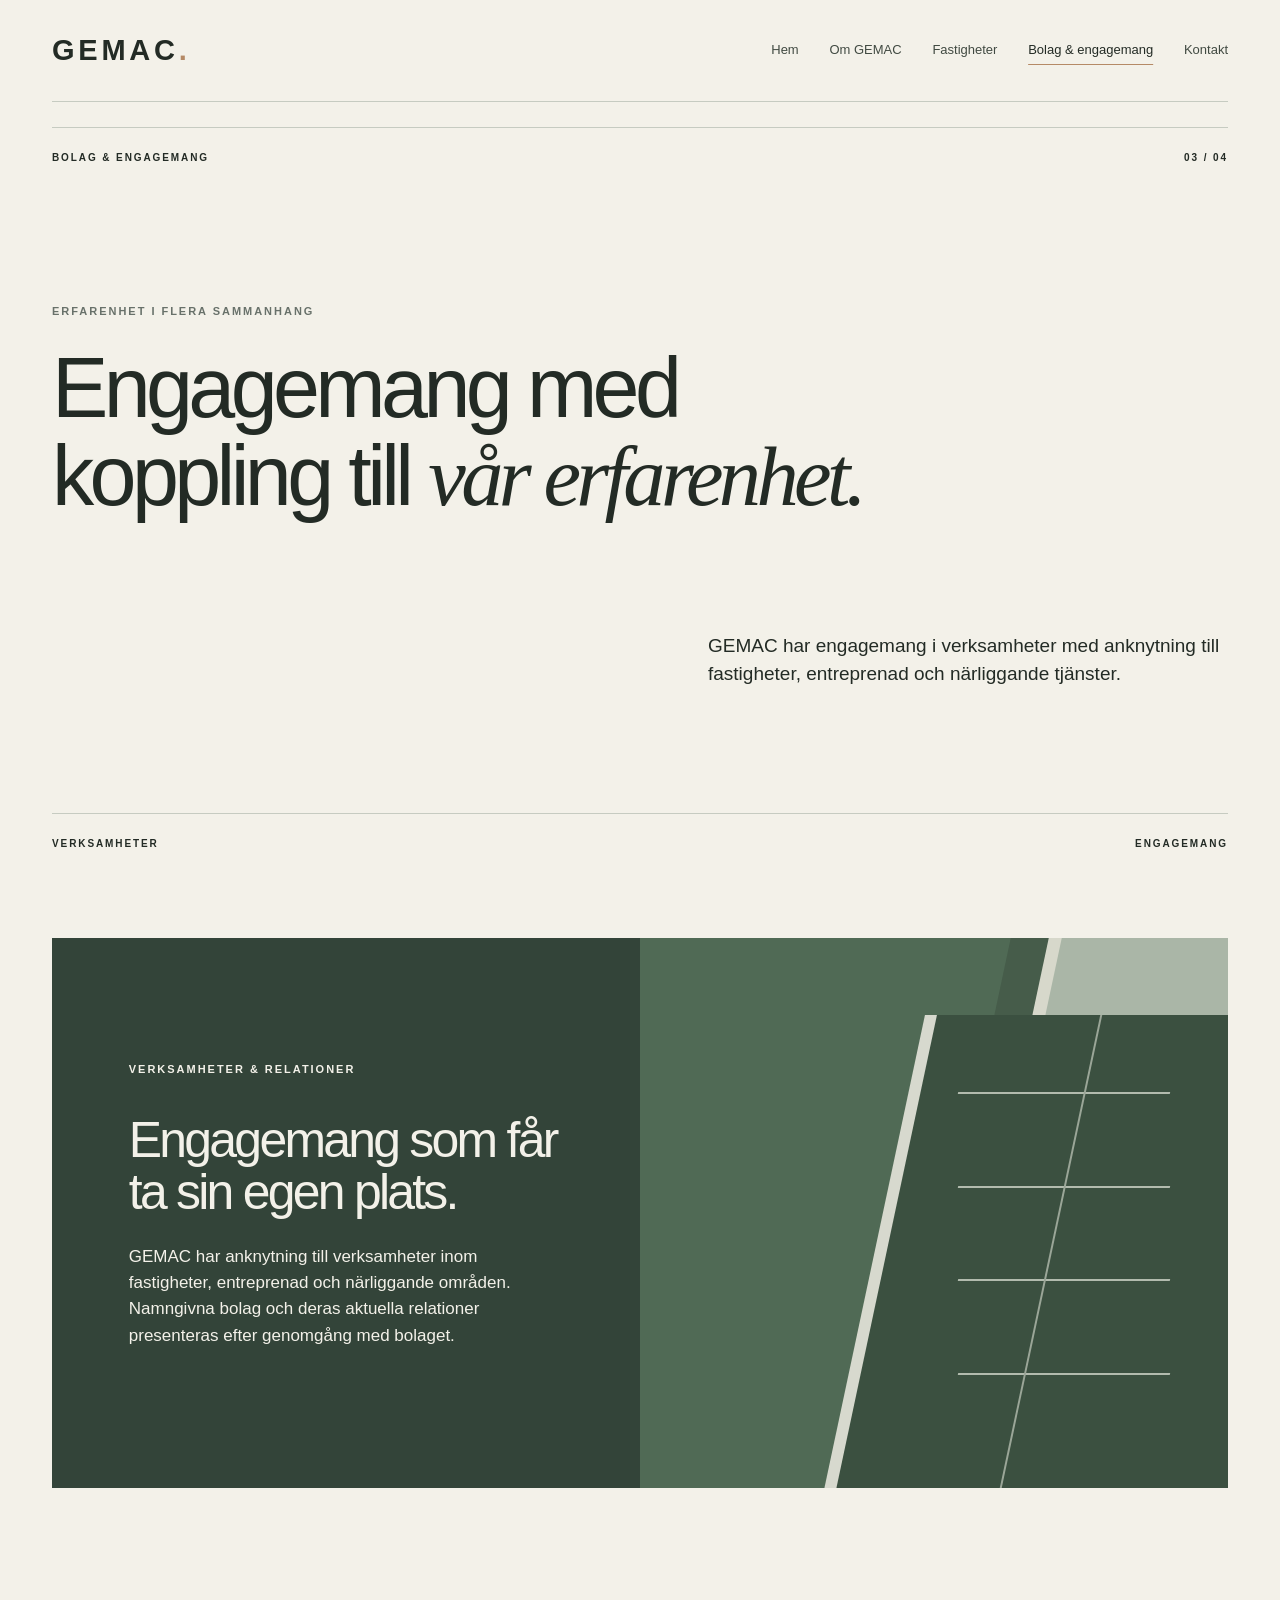
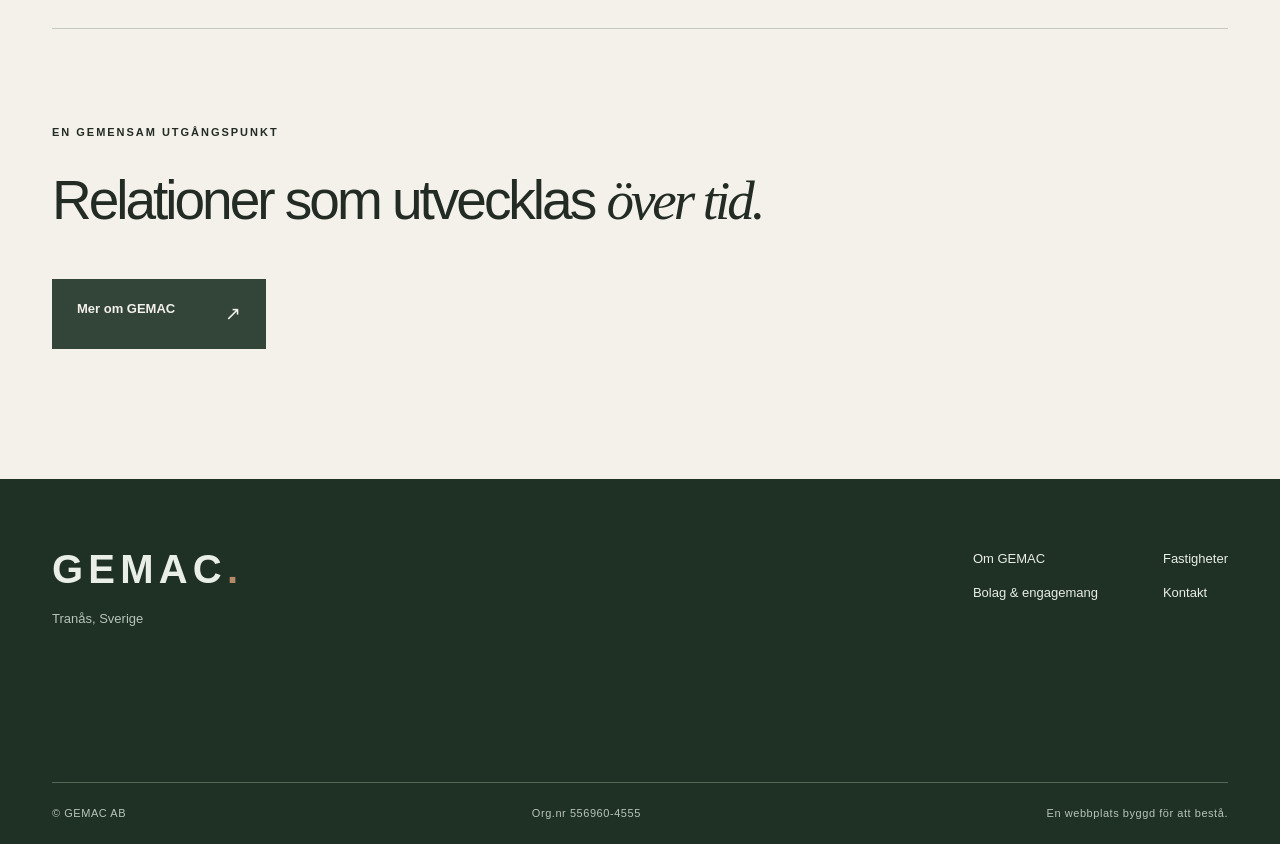
==== bolag.html @ 6af580e3 "Deploy GEMAC review site from approved build output" ====
<!doctype html>
<html lang="sv"><head>
  <meta charset="utf-8"><meta name="viewport" content="width=device-width, initial-scale=1">
  <meta name="theme-color" content="#f3f1e9"><meta name="robots" content="noindex, nofollow">
  <title>Bolag &amp; engagemang | GEMAC</title><meta name="description" content="Läs om GEMAC:s engagemang inom fastigheter, entreprenad och närliggande verksamheter.">
  <meta property="og:type" content="website"><meta property="og:locale" content="sv_SE">
  <meta property="og:site_name" content="GEMAC"><meta property="og:title" content="Bolag &amp; engagemang | GEMAC">
  <meta property="og:description" content="Läs om GEMAC:s engagemang inom fastigheter, entreprenad och närliggande verksamheter."><meta property="og:url" content="https://gemac.se/bolag.html"><link rel="canonical" href="https://gemac.se/bolag.html">
  <link rel="icon" href="assets/favicon.svg" type="image/svg+xml">
  <link rel="stylesheet" href="assets/site.css">
</head><body>
  <a class="skip-link" href="#main">Hoppa till innehåll</a>
  <header class="site-header"><div class="container site-header__inner"><a class="wordmark" href="index.html" aria-label="GEMAC – startsida">GEMAC<span aria-hidden="true">.</span></a>
    <nav class="desktop-nav" aria-label="Huvudnavigation"><a href="index.html">Hem</a><a href="om.html">Om GEMAC</a><a href="fastigheter.html">Fastigheter</a><a href="bolag.html" aria-current="page">Bolag &amp; engagemang</a><a href="kontakt.html">Kontakt</a></nav>
    <button class="menu-toggle" type="button" aria-label="Öppna menyn" aria-controls="mobile-nav" aria-expanded="false"><span></span><span></span></button>
  </div><nav class="mobile-nav" id="mobile-nav" aria-label="Mobilnavigation" hidden><a href="index.html">Hem</a><a href="om.html">Om GEMAC</a><a href="fastigheter.html">Fastigheter</a><a href="bolag.html" aria-current="page">Bolag &amp; engagemang</a><a href="kontakt.html">Kontakt</a></nav></header>
  <main id="main"><section class="page-hero container"><div class="section-mark"><span>BOLAG &amp; ENGAGEMANG</span><span>03 / 04</span></div>
          <p class="eyebrow">Erfarenhet i flera sammanhang</p><h1>Engagemang med<br>koppling till <em>vår erfarenhet.</em></h1>
          <div class="page-hero__under"><p>GEMAC har engagemang i verksamheter med anknytning till fastigheter, entreprenad och närliggande tjänster.</p></div></section>
          <section class="content-section container"><div class="section-mark"><span>VERKSAMHETER</span><span>ENGAGEMANG</span></div><div class="editorial-empty editorial-empty--company">
          <div class="editorial-empty__text"><p class="eyebrow">Verksamheter & relationer</p>
          <h2>Engagemang som får ta sin egen plats.</h2>
          <p>GEMAC har anknytning till verksamheter inom fastigheter, entreprenad och närliggande områden. Namngivna bolag och deras aktuella relationer presenteras efter genomgång med bolaget.</p></div>
          <div class="editorial-empty__visual"><div class="architecture architecture--grid" aria-hidden="true"><i></i><i></i><i></i><i></i><span></span></div></div></div></section>
          <section class="end-cta container"><p class="eyebrow">EN GEMENSAM UTGÅNGSPUNKT</p><h2>Relationer som utvecklas <em>över tid.</em></h2><a class="button-link" href="om.html"><span>Mer om GEMAC</span><span aria-hidden="true">↗</span></a></section></main>
  <footer class="site-footer"><div class="container"><div class="site-footer__top"><div><a class="wordmark wordmark--footer" href="index.html">GEMAC<span aria-hidden="true">.</span></a><p>Tranås, Sverige</p></div><nav aria-label="Sidfotsnavigation"><a href="om.html">Om GEMAC</a><a href="fastigheter.html">Fastigheter</a><a href="bolag.html">Bolag &amp; engagemang</a><a href="kontakt.html">Kontakt</a></nav></div>
    <div class="site-footer__bottom"><span>© GEMAC AB</span><span>Org.nr 556960-4555</span><span>En webbplats byggd för att bestå.</span></div></div></footer>
  <script src="assets/site.js" defer></script>
</body></html>
---- assets/site.css ----
:root{--paper:#f3f1e9;--paper2:#e9e8df;--ink:#232b25;--muted:#68716a;--olive:#334439;--sage:#cad1c5;--line:#c6cbc1;--accent:#b58a66;--max:1480px}
*{box-sizing:border-box}html{scroll-behavior:smooth}body{margin:0;background:var(--paper);color:var(--ink);font-family:Arial,Helvetica,sans-serif;font-weight:400;line-height:1.55;-webkit-font-smoothing:antialiased}body,button{font-size:16px}a{color:inherit}button{font:inherit}.container{width:min(calc(100% - 104px),var(--max));margin-inline:auto}.skip-link{position:absolute;top:-100px;left:20px;background:var(--ink);color:white;padding:12px 18px;z-index:99}.skip-link:focus{top:12px}:focus-visible{outline:2px solid var(--accent);outline-offset:5px}
.site-header{position:relative;z-index:10;background:var(--paper)}.site-header__inner{height:102px;display:flex;align-items:center;justify-content:space-between;border-bottom:1px solid var(--line)}.wordmark{text-decoration:none;font-size:29px;letter-spacing:.13em;font-weight:700;line-height:1}.wordmark span{color:var(--accent)}.desktop-nav{display:flex;gap:clamp(18px,2.4vw,40px);align-items:center}.desktop-nav a{text-decoration:none;font-size:13px;white-space:nowrap;color:#414a42}.desktop-nav a:hover,.desktop-nav a[aria-current=page]{color:var(--ink);text-decoration:underline;text-decoration-color:var(--accent);text-underline-offset:10px}.menu-toggle,.mobile-nav{display:none}
.section-mark{display:flex;align-items:center;justify-content:space-between;gap:20px;padding:22px 0;border-top:1px solid var(--line);font-size:10px;font-weight:700;letter-spacing:.19em;text-transform:uppercase}.eyebrow{font-size:11px;font-weight:700;letter-spacing:.18em;text-transform:uppercase}.hero{display:grid;grid-template-columns:1.15fr .85fr;min-height:730px;padding-top:20px;padding-bottom:70px;gap:38px}.hero__intro{display:flex;flex-direction:column}.hero__top{margin-bottom:auto}.hero__intro>.eyebrow{margin:42px 0 26px;color:var(--muted)}h1,h2,p{margin-top:0}h1,h2{font-weight:400;letter-spacing:-.055em;line-height:1.05}h1{font-size:clamp(58px,6.6vw,120px)}h2{font-size:clamp(38px,4.3vw,78px)}h1 em,h2 em{font-family:Georgia,'Times New Roman',serif;font-weight:400;letter-spacing:-.055em}.hero h1{margin:0 0 auto;max-width:1020px}.hero__bottom{display:flex;align-items:end;gap:30px;justify-content:space-between;padding-top:45px}.hero__bottom p{font-size:17px;max-width:400px;margin-bottom:0}.hero__art{padding-top:0;min-height:600px}.text-link{display:inline-flex;gap:24px;align-items:center;justify-content:space-between;min-width:215px;padding:12px 0;border-bottom:1px solid currentColor;text-decoration:none;font-size:13px;font-weight:700;white-space:nowrap}.text-link span:last-child{font-size:21px;font-weight:400;transition:transform .2s}.text-link:hover span:last-child{transform:translate(4px,-4px)}
.architecture{height:100%;min-height:420px;position:relative;overflow:hidden;background:#b6beb2;background-image:linear-gradient(145deg,#c6cbc1,#9ca99d 78%)}.architecture::before{content:"";position:absolute;inset:-20% 45% 0 -15%;transform:skewX(-12deg);background:#d4d6cb;box-shadow:38px 0 0 #465c4a,51px 0 0 #d7d8cb}.architecture::after{content:"";position:absolute;inset:14% -16% -20% 40%;transform:skewX(-12deg);background:#3b5040;box-shadow:-12px 0 0 #d7d9ce}.architecture i{position:absolute;z-index:2;right:10%;width:36%;height:2px;background:rgba(235,237,226,.68);transform:skewX(-12deg)}.architecture i:nth-child(1){top:28%}.architecture i:nth-child(2){top:45%}.architecture i:nth-child(3){top:62%}.architecture i:nth-child(4){top:79%}.architecture span{position:absolute;z-index:3;top:14%;bottom:0;right:30%;width:2px;background:#9ba698;transform:skewX(-12deg)}.architecture--wide{min-height:510px}.architecture--plan{min-height:550px;background:#d1d4ca}.architecture--plan::before{inset:8% 52% -10% -20%;background:#778e7c}.architecture--plan::after{inset:-15% -10% 25% 40%;background:#384f3f}.architecture--grid{background:#acb9ab}.architecture--grid::before{background:#506a55}.architecture--card{min-height:300px}.architecture--contact{min-height:320px}
.statement{display:grid;grid-template-columns:1fr 3fr;gap:30px;padding:50px 0 130px}.statement__index{color:var(--muted);font-size:11px;letter-spacing:.2em}.statement p{font-family:Georgia,serif;font-size:clamp(26px,3.1vw,50px);line-height:1.27;letter-spacing:-.04em;max-width:940px}.statement__rule{grid-column:2;height:1px;background:var(--line)}.feature{padding-top:50px;padding-bottom:150px}.feature .section-mark{margin-bottom:90px}.feature__grid{display:grid;grid-template-columns:1.5fr .5fr;gap:60px;align-items:end}.feature__grid h2{margin:0}.feature__grid p{max-width:360px;font-size:17px;margin-bottom:50px}.feature--olive{background:var(--olive);color:var(--paper);width:100%;padding:50px 0 150px}.feature--olive .section-mark{border-color:#718176}.end-cta{border-top:1px solid var(--line);padding-top:95px;padding-bottom:130px}.end-cta h2{max-width:1050px;margin:30px 0 50px}.button-link{display:inline-flex;min-width:190px;justify-content:space-between;gap:50px;text-decoration:none;color:var(--paper);background:var(--olive);padding:20px 25px;font-size:13px;font-weight:700}.button-link:hover{background:#172b1d}.button-link span:last-child{font-size:19px;font-weight:400}
.page-hero{padding-top:25px;padding-bottom:105px}.page-hero .section-mark{margin-bottom:115px}.page-hero .eyebrow{color:var(--muted);margin-bottom:24px}.page-hero h1{max-width:1220px;margin-bottom:110px}.page-hero__under{display:flex;justify-content:flex-end}.page-hero__under p{width:min(100%,520px);font-size:19px;line-height:1.5}.wide-panel{height:570px;position:relative}.wide-panel .architecture{min-height:100%}.wide-panel>span{position:absolute;bottom:32px;left:32px;font-size:11px;color:white;letter-spacing:.15em;text-transform:uppercase;z-index:5}.text-section{padding:120px 0 150px}.text-section .section-mark{margin-bottom:100px}.text-section__grid{display:grid;grid-template-columns:1fr 1fr;gap:100px}.text-section__grid h2{margin-bottom:0}.text-section__grid p{font-size:18px;max-width:500px;margin-bottom:30px}.content-section{padding-bottom:140px}.content-section .section-mark{margin-bottom:65px}.editorial-empty{display:grid;grid-template-columns:1fr 1fr;min-height:550px;background:#e6e9df}.editorial-empty__visual{min-height:520px}.editorial-empty__text{display:flex;flex-direction:column;justify-content:center;padding:clamp(35px,6vw,100px)}.editorial-empty h2{font-size:clamp(36px,3.9vw,68px);margin:25px 0}.editorial-empty p:last-child{font-size:17px;max-width:440px}.editorial-empty--company{background:var(--olive);color:var(--paper)}.editorial-empty--company .architecture{background:#aab6a7}.object-grid,.company-grid{display:grid;grid-template-columns:repeat(2,minmax(0,1fr));gap:45px}.object-card__visual{height:390px;overflow:hidden}.object-card__visual img{display:block;width:100%;height:100%;object-fit:cover}.object-card__meta{display:flex;gap:25px;margin-top:22px;font-size:11px;text-transform:uppercase;letter-spacing:.16em;color:var(--muted)}.object-card h2,.company-card h2{font-size:clamp(31px,3vw,52px);margin:18px 0}.object-card p{max-width:500px;font-size:16px}.company-card{border-top:1px solid var(--line);padding:30px 0 60px;min-height:320px}.company-card p:not(.eyebrow){max-width:540px}.company-card__foot{display:flex;gap:25px;justify-content:space-between;align-items:end;margin-top:42px;font-size:12px}.company-card__foot .text-link{min-width:unset}.page-hero--contact{padding-bottom:75px}.page-hero--contact h1{margin-bottom:70px}.contact-layout{border-top:1px solid var(--line);display:grid;grid-template-columns:1fr 1fr;gap:100px;padding:90px 0 150px}.contact-layout h2{margin:25px 0}.contact-pending{margin-top:20px;padding-top:30px;border-top:1px solid var(--line);max-width:500px}.contact-pending__line{display:block;width:48px;height:2px;background:var(--accent);margin-bottom:65px}.contact-pending p{font-size:19px;max-width:390px}.contact-list{border-top:1px solid var(--line)}.contact-row{display:flex;flex-direction:column;gap:10px;border-bottom:1px solid var(--line);padding:25px 0}.contact-row span{font-size:11px;color:var(--muted);text-transform:uppercase;letter-spacing:.16em}.contact-row a,.contact-row strong{font-size:22px;font-weight:400;overflow-wrap:anywhere}.contact-lower{padding-bottom:130px}.contact-lower .architecture{height:360px}
.site-footer{background:#1f3025;color:#e9eee6;padding-top:70px}.site-footer__top{display:flex;justify-content:space-between;gap:50px;padding-bottom:140px}.wordmark--footer{font-size:40px}.site-footer__top p{color:#b8c4b9;margin-top:18px;font-size:13px}.site-footer nav{display:grid;grid-template-columns:repeat(2,auto);gap:14px 65px;align-content:start}.site-footer nav a{font-size:13px;text-decoration:none}.site-footer nav a:hover{text-decoration:underline}.site-footer__bottom{display:flex;justify-content:space-between;border-top:1px solid #536857;padding:22px 0;color:#b8c4b9;font-size:11px;letter-spacing:.05em}
@media(max-width:1100px){.desktop-nav{gap:14px}.desktop-nav a{font-size:12px}.hero{min-height:650px}.hero__art{min-height:520px}.hero__bottom{display:block}.hero__bottom .text-link{margin-top:25px}.feature__grid{grid-template-columns:1.1fr .9fr}.page-hero h1{font-size:clamp(54px,7vw,96px)}}
@media(max-width:760px){.container{width:min(calc(100% - 36px),var(--max))}.site-header__inner{height:76px}.wordmark{font-size:23px}.desktop-nav{display:none}.menu-toggle{display:flex;flex-direction:column;gap:6px;align-items:center;justify-content:center;width:44px;height:44px;border:0;background:transparent;cursor:pointer}.menu-toggle span{width:24px;height:1px;background:var(--ink)}.mobile-nav:not([hidden]){display:flex;flex-direction:column;gap:0;padding:10px 18px 26px;background:var(--paper);border-bottom:1px solid var(--line)}.mobile-nav a{padding:12px 0;text-decoration:none;border-bottom:1px solid var(--line);font-size:17px}.mobile-nav a[aria-current=page]{font-weight:700}.section-mark{font-size:9px;letter-spacing:.12em}.hero{display:flex;flex-direction:column;gap:35px;min-height:0;padding-bottom:45px}.hero__intro>.eyebrow{margin:48px 0 20px}.hero h1{font-size:clamp(49px,11vw,80px);margin-bottom:38px}.hero__bottom{padding-top:0}.hero__bottom p{font-size:16px}.hero__art{height:350px;min-height:0}.architecture{min-height:300px}.statement{padding:60px 0 100px;grid-template-columns:1fr;gap:20px}.statement p{font-size:33px}.statement__rule{grid-column:1}.feature,.feature--olive{padding-top:35px;padding-bottom:100px}.feature .section-mark{margin-bottom:55px}.feature__grid{grid-template-columns:1fr;gap:35px}.feature__grid h2{font-size:clamp(42px,9vw,68px)}.feature__grid p{margin-bottom:25px}.end-cta{padding-top:70px;padding-bottom:95px}.end-cta h2{font-size:clamp(43px,9vw,70px)}.page-hero{padding-top:12px;padding-bottom:55px}.page-hero .section-mark{margin-bottom:75px}.page-hero h1{font-size:clamp(46px,10vw,76px);margin-bottom:58px}.page-hero__under p{font-size:17px}.wide-panel{height:350px}.wide-panel .architecture{min-height:350px}.text-section{padding:75px 0 110px}.text-section .section-mark{margin-bottom:60px}.text-section__grid{grid-template-columns:1fr;gap:38px}.text-section__grid h2{font-size:44px}.text-section__grid p{font-size:16px}.content-section{padding-bottom:85px}.content-section .section-mark{margin-bottom:30px}.editorial-empty{grid-template-columns:1fr}.editorial-empty__visual{min-height:310px}.editorial-empty__visual .architecture{min-height:310px}.editorial-empty__text{padding:44px 28px 55px}.editorial-empty--company .editorial-empty__visual{order:-1}.object-grid,.company-grid{grid-template-columns:1fr;gap:35px}.object-card__visual{height:290px}.company-card{min-height:0;padding-bottom:40px}.contact-layout{grid-template-columns:1fr;gap:40px;padding:65px 0 100px}.contact-layout h2{font-size:49px}.contact-lower{padding-bottom:80px}.contact-lower .architecture{height:230px;min-height:230px}.site-footer{padding-top:60px}.site-footer__top{flex-direction:column;padding-bottom:75px}.site-footer nav{gap:15px 30px}.site-footer__bottom{display:grid;grid-template-columns:1fr 1fr;gap:12px}.site-footer__bottom span:last-child{grid-column:1/-1}}
@media(prefers-reduced-motion:reduce){html{scroll-behavior:auto}*,*::before,*::after{transition:none!important;animation:none!important}}
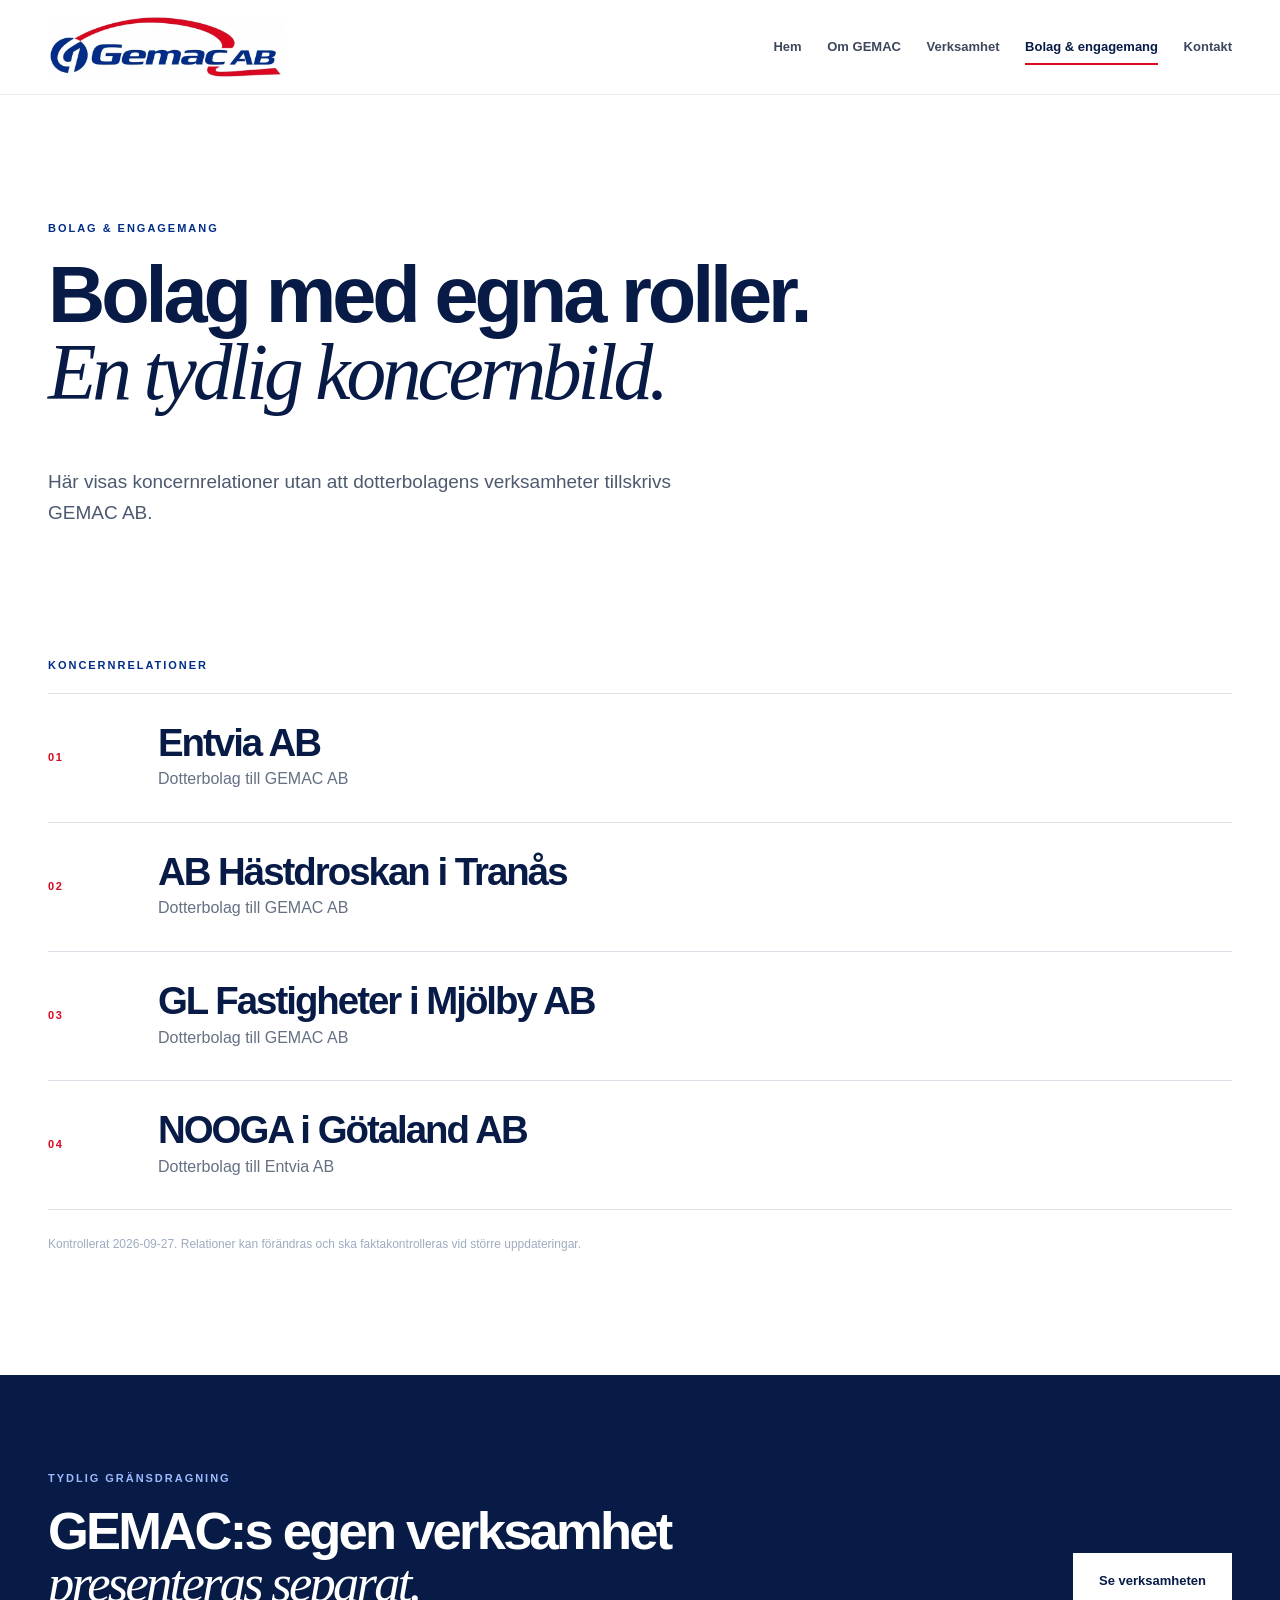
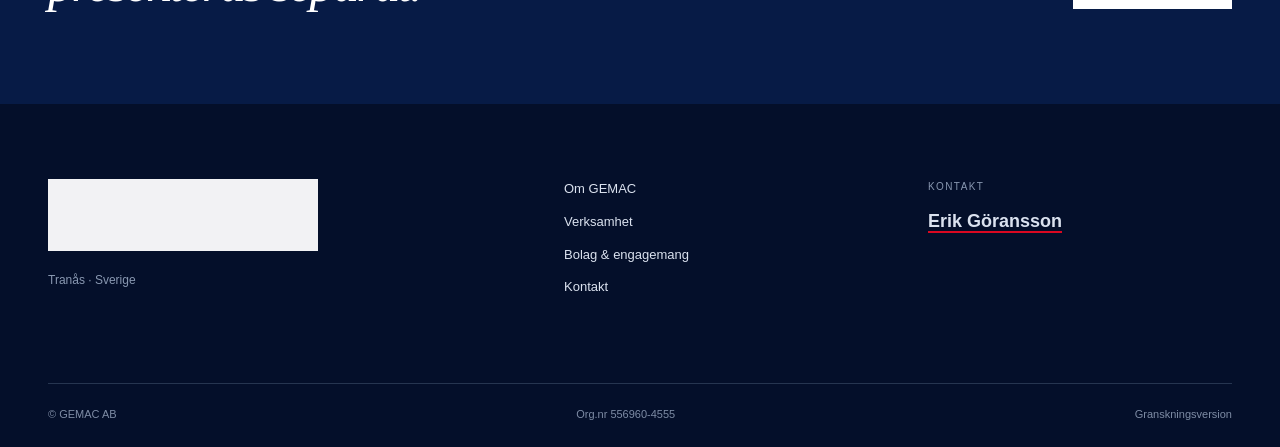
==== commit e057a03a: "Publicera GEMAC premiumprofil och faktakontrollerad verksamhet" ====
--- a/bolag.html
+++ b/bolag.html
@@ -1,29 +1 @@
-<!doctype html>
-<html lang="sv"><head>
-  <meta charset="utf-8"><meta name="viewport" content="width=device-width, initial-scale=1">
-  <meta name="theme-color" content="#f3f1e9"><meta name="robots" content="noindex, nofollow">
-  <title>Bolag &amp; engagemang | GEMAC</title><meta name="description" content="Läs om GEMAC:s engagemang inom fastigheter, entreprenad och närliggande verksamheter.">
-  <meta property="og:type" content="website"><meta property="og:locale" content="sv_SE">
-  <meta property="og:site_name" content="GEMAC"><meta property="og:title" content="Bolag &amp; engagemang | GEMAC">
-  <meta property="og:description" content="Läs om GEMAC:s engagemang inom fastigheter, entreprenad och närliggande verksamheter."><meta property="og:url" content="https://gemac.se/bolag.html"><link rel="canonical" href="https://gemac.se/bolag.html">
-  <link rel="icon" href="assets/favicon.svg" type="image/svg+xml">
-  <link rel="stylesheet" href="assets/site.css">
-</head><body>
-  <a class="skip-link" href="#main">Hoppa till innehåll</a>
-  <header class="site-header"><div class="container site-header__inner"><a class="wordmark" href="index.html" aria-label="GEMAC – startsida">GEMAC<span aria-hidden="true">.</span></a>
-    <nav class="desktop-nav" aria-label="Huvudnavigation"><a href="index.html">Hem</a><a href="om.html">Om GEMAC</a><a href="fastigheter.html">Fastigheter</a><a href="bolag.html" aria-current="page">Bolag &amp; engagemang</a><a href="kontakt.html">Kontakt</a></nav>
-    <button class="menu-toggle" type="button" aria-label="Öppna menyn" aria-controls="mobile-nav" aria-expanded="false"><span></span><span></span></button>
-  </div><nav class="mobile-nav" id="mobile-nav" aria-label="Mobilnavigation" hidden><a href="index.html">Hem</a><a href="om.html">Om GEMAC</a><a href="fastigheter.html">Fastigheter</a><a href="bolag.html" aria-current="page">Bolag &amp; engagemang</a><a href="kontakt.html">Kontakt</a></nav></header>
-  <main id="main"><section class="page-hero container"><div class="section-mark"><span>BOLAG &amp; ENGAGEMANG</span><span>03 / 04</span></div>
-          <p class="eyebrow">Erfarenhet i flera sammanhang</p><h1>Engagemang med<br>koppling till <em>vår erfarenhet.</em></h1>
-          <div class="page-hero__under"><p>GEMAC har engagemang i verksamheter med anknytning till fastigheter, entreprenad och närliggande tjänster.</p></div></section>
-          <section class="content-section container"><div class="section-mark"><span>VERKSAMHETER</span><span>ENGAGEMANG</span></div><div class="editorial-empty editorial-empty--company">
-          <div class="editorial-empty__text"><p class="eyebrow">Verksamheter & relationer</p>
-          <h2>Engagemang som får ta sin egen plats.</h2>
-          <p>GEMAC har anknytning till verksamheter inom fastigheter, entreprenad och närliggande områden. Namngivna bolag och deras aktuella relationer presenteras efter genomgång med bolaget.</p></div>
-          <div class="editorial-empty__visual"><div class="architecture architecture--grid" aria-hidden="true"><i></i><i></i><i></i><i></i><span></span></div></div></div></section>
-          <section class="end-cta container"><p class="eyebrow">EN GEMENSAM UTGÅNGSPUNKT</p><h2>Relationer som utvecklas <em>över tid.</em></h2><a class="button-link" href="om.html"><span>Mer om GEMAC</span><span aria-hidden="true">↗</span></a></section></main>
-  <footer class="site-footer"><div class="container"><div class="site-footer__top"><div><a class="wordmark wordmark--footer" href="index.html">GEMAC<span aria-hidden="true">.</span></a><p>Tranås, Sverige</p></div><nav aria-label="Sidfotsnavigation"><a href="om.html">Om GEMAC</a><a href="fastigheter.html">Fastigheter</a><a href="bolag.html">Bolag &amp; engagemang</a><a href="kontakt.html">Kontakt</a></nav></div>
-    <div class="site-footer__bottom"><span>© GEMAC AB</span><span>Org.nr 556960-4555</span><span>En webbplats byggd för att bestå.</span></div></div></footer>
-  <script src="assets/site.js" defer></script>
-</body></html>+<!doctype html><html lang="sv"><head><meta charset="utf-8"><meta name="viewport" content="width=device-width,initial-scale=1"><meta http-equiv="Content-Security-Policy" content="default-src 'none';script-src 'self';style-src 'self';img-src 'self';font-src 'self';connect-src 'none';object-src 'none';frame-src 'none';base-uri 'none';form-action 'none';upgrade-insecure-requests"><meta name="referrer" content="no-referrer"><meta name="robots" content="noindex, nofollow"><meta name="theme-color" content="#ffffff"><title>Bolag &amp; engagemang | GEMAC</title><meta name="description" content="Aktuella koncernrelationer för GEMAC."><link rel="canonical" href="https://gemac.se/bolag.html"><meta property="og:type" content="website"><meta property="og:locale" content="sv_SE"><meta property="og:site_name" content="GEMAC"><meta property="og:title" content="Bolag &amp; engagemang | GEMAC"><meta property="og:description" content="Aktuella koncernrelationer för GEMAC."><meta property="og:url" content="https://gemac.se/bolag.html"><link rel="icon" href="assets/favicon.png" type="image/png"><link rel="stylesheet" href="assets/site.css"></head><body><a class="skip" href="#main">Hoppa till innehåll</a><header><div class="wrap head"><a class="brand" href="index.html"><img src="media/gemac-logo.webp" width="760" height="254" alt="GEMAC AB"></a><nav class="desktop"><a href="index.html">Hem</a><a href="om.html">Om GEMAC</a><a href="verksamhet.html">Verksamhet</a><a href="bolag.html" aria-current="page">Bolag & engagemang</a><a href="kontakt.html">Kontakt</a></nav><button class="menu" aria-controls="mobile" aria-expanded="false" aria-label="Öppna menyn"><span></span><span></span></button></div><nav id="mobile" class="mobile" hidden><a href="index.html">Hem</a><a href="om.html">Om GEMAC</a><a href="verksamhet.html">Verksamhet</a><a href="bolag.html" aria-current="page">Bolag & engagemang</a><a href="kontakt.html">Kontakt</a></nav></header><main id="main"><section class="page wrap"><p class="eyebrow">Bolag & engagemang</p><h1>Bolag med egna roller.<br><em>En tydlig koncernbild.</em></h1><p class="lead">Här visas koncernrelationer utan att dotterbolagens verksamheter tillskrivs GEMAC AB.</p></section><section class="companies wrap"><p class="eyebrow">Koncernrelationer</p><div class="company-grid"><article><span>01</span><div><h2>Entvia AB</h2><p>Dotterbolag till GEMAC AB</p></div></article><article><span>02</span><div><h2>AB Hästdroskan i Tranås</h2><p>Dotterbolag till GEMAC AB</p></div></article><article><span>03</span><div><h2>GL Fastigheter i Mjölby AB</h2><p>Dotterbolag till GEMAC AB</p></div></article><article><span>04</span><div><h2>NOOGA i Götaland AB</h2><p>Dotterbolag till Entvia AB</p></div></article></div><p class="source">Kontrollerat 2026-09-27. Relationer kan förändras och ska faktakontrolleras vid större uppdateringar.</p></section><section class="dark"><div class="wrap split"><div><p class="eyebrow">Tydlig gränsdragning</p><h2>GEMAC:s egen verksamhet<br><em>presenteras separat.</em></h2></div><a class="btn light" href="verksamhet.html">Se verksamheten</a></div></section></main><footer><div class="wrap footer-grid"><div class="foot-brand"><img src="media/gemac-logo.webp" width="760" height="254" alt="GEMAC AB"><p>Tranås · Sverige</p></div><nav><a href="om.html">Om GEMAC</a><a href="verksamhet.html">Verksamhet</a><a href="bolag.html">Bolag & engagemang</a><a href="kontakt.html">Kontakt</a></nav><div><span>Kontakt</span><a class="person-link" href="mailto:erik.goransson@gemac.se" aria-label="E-posta Erik Göransson på erik.goransson@gemac.se">Erik Göransson</a></div></div><div class="wrap foot-bottom"><span>© GEMAC AB</span><span>Org.nr 556960-4555</span><span>Granskningsversion</span></div></footer><script src="assets/site.js" defer></script></body></html>
--- a/assets/site.css
+++ b/assets/site.css
@@ -1,11 +1 @@
-:root{--paper:#f3f1e9;--paper2:#e9e8df;--ink:#232b25;--muted:#68716a;--olive:#334439;--sage:#cad1c5;--line:#c6cbc1;--accent:#b58a66;--max:1480px}
-*{box-sizing:border-box}html{scroll-behavior:smooth}body{margin:0;background:var(--paper);color:var(--ink);font-family:Arial,Helvetica,sans-serif;font-weight:400;line-height:1.55;-webkit-font-smoothing:antialiased}body,button{font-size:16px}a{color:inherit}button{font:inherit}.container{width:min(calc(100% - 104px),var(--max));margin-inline:auto}.skip-link{position:absolute;top:-100px;left:20px;background:var(--ink);color:white;padding:12px 18px;z-index:99}.skip-link:focus{top:12px}:focus-visible{outline:2px solid var(--accent);outline-offset:5px}
-.site-header{position:relative;z-index:10;background:var(--paper)}.site-header__inner{height:102px;display:flex;align-items:center;justify-content:space-between;border-bottom:1px solid var(--line)}.wordmark{text-decoration:none;font-size:29px;letter-spacing:.13em;font-weight:700;line-height:1}.wordmark span{color:var(--accent)}.desktop-nav{display:flex;gap:clamp(18px,2.4vw,40px);align-items:center}.desktop-nav a{text-decoration:none;font-size:13px;white-space:nowrap;color:#414a42}.desktop-nav a:hover,.desktop-nav a[aria-current=page]{color:var(--ink);text-decoration:underline;text-decoration-color:var(--accent);text-underline-offset:10px}.menu-toggle,.mobile-nav{display:none}
-.section-mark{display:flex;align-items:center;justify-content:space-between;gap:20px;padding:22px 0;border-top:1px solid var(--line);font-size:10px;font-weight:700;letter-spacing:.19em;text-transform:uppercase}.eyebrow{font-size:11px;font-weight:700;letter-spacing:.18em;text-transform:uppercase}.hero{display:grid;grid-template-columns:1.15fr .85fr;min-height:730px;padding-top:20px;padding-bottom:70px;gap:38px}.hero__intro{display:flex;flex-direction:column}.hero__top{margin-bottom:auto}.hero__intro>.eyebrow{margin:42px 0 26px;color:var(--muted)}h1,h2,p{margin-top:0}h1,h2{font-weight:400;letter-spacing:-.055em;line-height:1.05}h1{font-size:clamp(58px,6.6vw,120px)}h2{font-size:clamp(38px,4.3vw,78px)}h1 em,h2 em{font-family:Georgia,'Times New Roman',serif;font-weight:400;letter-spacing:-.055em}.hero h1{margin:0 0 auto;max-width:1020px}.hero__bottom{display:flex;align-items:end;gap:30px;justify-content:space-between;padding-top:45px}.hero__bottom p{font-size:17px;max-width:400px;margin-bottom:0}.hero__art{padding-top:0;min-height:600px}.text-link{display:inline-flex;gap:24px;align-items:center;justify-content:space-between;min-width:215px;padding:12px 0;border-bottom:1px solid currentColor;text-decoration:none;font-size:13px;font-weight:700;white-space:nowrap}.text-link span:last-child{font-size:21px;font-weight:400;transition:transform .2s}.text-link:hover span:last-child{transform:translate(4px,-4px)}
-.architecture{height:100%;min-height:420px;position:relative;overflow:hidden;background:#b6beb2;background-image:linear-gradient(145deg,#c6cbc1,#9ca99d 78%)}.architecture::before{content:"";position:absolute;inset:-20% 45% 0 -15%;transform:skewX(-12deg);background:#d4d6cb;box-shadow:38px 0 0 #465c4a,51px 0 0 #d7d8cb}.architecture::after{content:"";position:absolute;inset:14% -16% -20% 40%;transform:skewX(-12deg);background:#3b5040;box-shadow:-12px 0 0 #d7d9ce}.architecture i{position:absolute;z-index:2;right:10%;width:36%;height:2px;background:rgba(235,237,226,.68);transform:skewX(-12deg)}.architecture i:nth-child(1){top:28%}.architecture i:nth-child(2){top:45%}.architecture i:nth-child(3){top:62%}.architecture i:nth-child(4){top:79%}.architecture span{position:absolute;z-index:3;top:14%;bottom:0;right:30%;width:2px;background:#9ba698;transform:skewX(-12deg)}.architecture--wide{min-height:510px}.architecture--plan{min-height:550px;background:#d1d4ca}.architecture--plan::before{inset:8% 52% -10% -20%;background:#778e7c}.architecture--plan::after{inset:-15% -10% 25% 40%;background:#384f3f}.architecture--grid{background:#acb9ab}.architecture--grid::before{background:#506a55}.architecture--card{min-height:300px}.architecture--contact{min-height:320px}
-.statement{display:grid;grid-template-columns:1fr 3fr;gap:30px;padding:50px 0 130px}.statement__index{color:var(--muted);font-size:11px;letter-spacing:.2em}.statement p{font-family:Georgia,serif;font-size:clamp(26px,3.1vw,50px);line-height:1.27;letter-spacing:-.04em;max-width:940px}.statement__rule{grid-column:2;height:1px;background:var(--line)}.feature{padding-top:50px;padding-bottom:150px}.feature .section-mark{margin-bottom:90px}.feature__grid{display:grid;grid-template-columns:1.5fr .5fr;gap:60px;align-items:end}.feature__grid h2{margin:0}.feature__grid p{max-width:360px;font-size:17px;margin-bottom:50px}.feature--olive{background:var(--olive);color:var(--paper);width:100%;padding:50px 0 150px}.feature--olive .section-mark{border-color:#718176}.end-cta{border-top:1px solid var(--line);padding-top:95px;padding-bottom:130px}.end-cta h2{max-width:1050px;margin:30px 0 50px}.button-link{display:inline-flex;min-width:190px;justify-content:space-between;gap:50px;text-decoration:none;color:var(--paper);background:var(--olive);padding:20px 25px;font-size:13px;font-weight:700}.button-link:hover{background:#172b1d}.button-link span:last-child{font-size:19px;font-weight:400}
-.page-hero{padding-top:25px;padding-bottom:105px}.page-hero .section-mark{margin-bottom:115px}.page-hero .eyebrow{color:var(--muted);margin-bottom:24px}.page-hero h1{max-width:1220px;margin-bottom:110px}.page-hero__under{display:flex;justify-content:flex-end}.page-hero__under p{width:min(100%,520px);font-size:19px;line-height:1.5}.wide-panel{height:570px;position:relative}.wide-panel .architecture{min-height:100%}.wide-panel>span{position:absolute;bottom:32px;left:32px;font-size:11px;color:white;letter-spacing:.15em;text-transform:uppercase;z-index:5}.text-section{padding:120px 0 150px}.text-section .section-mark{margin-bottom:100px}.text-section__grid{display:grid;grid-template-columns:1fr 1fr;gap:100px}.text-section__grid h2{margin-bottom:0}.text-section__grid p{font-size:18px;max-width:500px;margin-bottom:30px}.content-section{padding-bottom:140px}.content-section .section-mark{margin-bottom:65px}.editorial-empty{display:grid;grid-template-columns:1fr 1fr;min-height:550px;background:#e6e9df}.editorial-empty__visual{min-height:520px}.editorial-empty__text{display:flex;flex-direction:column;justify-content:center;padding:clamp(35px,6vw,100px)}.editorial-empty h2{font-size:clamp(36px,3.9vw,68px);margin:25px 0}.editorial-empty p:last-child{font-size:17px;max-width:440px}.editorial-empty--company{background:var(--olive);color:var(--paper)}.editorial-empty--company .architecture{background:#aab6a7}.object-grid,.company-grid{display:grid;grid-template-columns:repeat(2,minmax(0,1fr));gap:45px}.object-card__visual{height:390px;overflow:hidden}.object-card__visual img{display:block;width:100%;height:100%;object-fit:cover}.object-card__meta{display:flex;gap:25px;margin-top:22px;font-size:11px;text-transform:uppercase;letter-spacing:.16em;color:var(--muted)}.object-card h2,.company-card h2{font-size:clamp(31px,3vw,52px);margin:18px 0}.object-card p{max-width:500px;font-size:16px}.company-card{border-top:1px solid var(--line);padding:30px 0 60px;min-height:320px}.company-card p:not(.eyebrow){max-width:540px}.company-card__foot{display:flex;gap:25px;justify-content:space-between;align-items:end;margin-top:42px;font-size:12px}.company-card__foot .text-link{min-width:unset}.page-hero--contact{padding-bottom:75px}.page-hero--contact h1{margin-bottom:70px}.contact-layout{border-top:1px solid var(--line);display:grid;grid-template-columns:1fr 1fr;gap:100px;padding:90px 0 150px}.contact-layout h2{margin:25px 0}.contact-pending{margin-top:20px;padding-top:30px;border-top:1px solid var(--line);max-width:500px}.contact-pending__line{display:block;width:48px;height:2px;background:var(--accent);margin-bottom:65px}.contact-pending p{font-size:19px;max-width:390px}.contact-list{border-top:1px solid var(--line)}.contact-row{display:flex;flex-direction:column;gap:10px;border-bottom:1px solid var(--line);padding:25px 0}.contact-row span{font-size:11px;color:var(--muted);text-transform:uppercase;letter-spacing:.16em}.contact-row a,.contact-row strong{font-size:22px;font-weight:400;overflow-wrap:anywhere}.contact-lower{padding-bottom:130px}.contact-lower .architecture{height:360px}
-.site-footer{background:#1f3025;color:#e9eee6;padding-top:70px}.site-footer__top{display:flex;justify-content:space-between;gap:50px;padding-bottom:140px}.wordmark--footer{font-size:40px}.site-footer__top p{color:#b8c4b9;margin-top:18px;font-size:13px}.site-footer nav{display:grid;grid-template-columns:repeat(2,auto);gap:14px 65px;align-content:start}.site-footer nav a{font-size:13px;text-decoration:none}.site-footer nav a:hover{text-decoration:underline}.site-footer__bottom{display:flex;justify-content:space-between;border-top:1px solid #536857;padding:22px 0;color:#b8c4b9;font-size:11px;letter-spacing:.05em}
-@media(max-width:1100px){.desktop-nav{gap:14px}.desktop-nav a{font-size:12px}.hero{min-height:650px}.hero__art{min-height:520px}.hero__bottom{display:block}.hero__bottom .text-link{margin-top:25px}.feature__grid{grid-template-columns:1.1fr .9fr}.page-hero h1{font-size:clamp(54px,7vw,96px)}}
-@media(max-width:760px){.container{width:min(calc(100% - 36px),var(--max))}.site-header__inner{height:76px}.wordmark{font-size:23px}.desktop-nav{display:none}.menu-toggle{display:flex;flex-direction:column;gap:6px;align-items:center;justify-content:center;width:44px;height:44px;border:0;background:transparent;cursor:pointer}.menu-toggle span{width:24px;height:1px;background:var(--ink)}.mobile-nav:not([hidden]){display:flex;flex-direction:column;gap:0;padding:10px 18px 26px;background:var(--paper);border-bottom:1px solid var(--line)}.mobile-nav a{padding:12px 0;text-decoration:none;border-bottom:1px solid var(--line);font-size:17px}.mobile-nav a[aria-current=page]{font-weight:700}.section-mark{font-size:9px;letter-spacing:.12em}.hero{display:flex;flex-direction:column;gap:35px;min-height:0;padding-bottom:45px}.hero__intro>.eyebrow{margin:48px 0 20px}.hero h1{font-size:clamp(49px,11vw,80px);margin-bottom:38px}.hero__bottom{padding-top:0}.hero__bottom p{font-size:16px}.hero__art{height:350px;min-height:0}.architecture{min-height:300px}.statement{padding:60px 0 100px;grid-template-columns:1fr;gap:20px}.statement p{font-size:33px}.statement__rule{grid-column:1}.feature,.feature--olive{padding-top:35px;padding-bottom:100px}.feature .section-mark{margin-bottom:55px}.feature__grid{grid-template-columns:1fr;gap:35px}.feature__grid h2{font-size:clamp(42px,9vw,68px)}.feature__grid p{margin-bottom:25px}.end-cta{padding-top:70px;padding-bottom:95px}.end-cta h2{font-size:clamp(43px,9vw,70px)}.page-hero{padding-top:12px;padding-bottom:55px}.page-hero .section-mark{margin-bottom:75px}.page-hero h1{font-size:clamp(46px,10vw,76px);margin-bottom:58px}.page-hero__under p{font-size:17px}.wide-panel{height:350px}.wide-panel .architecture{min-height:350px}.text-section{padding:75px 0 110px}.text-section .section-mark{margin-bottom:60px}.text-section__grid{grid-template-columns:1fr;gap:38px}.text-section__grid h2{font-size:44px}.text-section__grid p{font-size:16px}.content-section{padding-bottom:85px}.content-section .section-mark{margin-bottom:30px}.editorial-empty{grid-template-columns:1fr}.editorial-empty__visual{min-height:310px}.editorial-empty__visual .architecture{min-height:310px}.editorial-empty__text{padding:44px 28px 55px}.editorial-empty--company .editorial-empty__visual{order:-1}.object-grid,.company-grid{grid-template-columns:1fr;gap:35px}.object-card__visual{height:290px}.company-card{min-height:0;padding-bottom:40px}.contact-layout{grid-template-columns:1fr;gap:40px;padding:65px 0 100px}.contact-layout h2{font-size:49px}.contact-lower{padding-bottom:80px}.contact-lower .architecture{height:230px;min-height:230px}.site-footer{padding-top:60px}.site-footer__top{flex-direction:column;padding-bottom:75px}.site-footer nav{gap:15px 30px}.site-footer__bottom{display:grid;grid-template-columns:1fr 1fr;gap:12px}.site-footer__bottom span:last-child{grid-column:1/-1}}
-@media(prefers-reduced-motion:reduce){html{scroll-behavior:auto}*,*::before,*::after{transition:none!important;animation:none!important}}
+:root{--navy:#071b46;--blue:#012c88;--red:#da0821;--ink:#111827;--muted:#667085;--line:#dce1e8;--soft:#f4f7fb;--max:1420px}*{box-sizing:border-box}html{scroll-behavior:smooth}body{margin:0;color:var(--ink);background:#fff;font:16px/1.6 "Helvetica Neue",Arial,sans-serif;-webkit-font-smoothing:antialiased}img{display:block;max-width:100%;height:auto}a{color:inherit}.wrap{width:min(calc(100% - 96px),var(--max));margin:auto}.skip{position:absolute;top:-100px;left:20px;background:var(--navy);color:#fff;padding:12px 18px;z-index:100}.skip:focus{top:12px}:focus-visible{outline:3px solid var(--red);outline-offset:4px}header{position:sticky;top:0;z-index:50;background:rgba(255,255,255,.97);border-bottom:1px solid rgba(7,27,70,.08);backdrop-filter:blur(10px)}.head{height:94px;display:flex;align-items:center;justify-content:space-between;gap:34px}.brand{width:235px;line-height:0}.brand img{width:100%}.desktop{display:flex;gap:clamp(18px,2vw,36px);align-items:center}.desktop a{font-size:13px;font-weight:650;text-decoration:none;color:#3e485c;padding:15px 0;position:relative}.desktop a:after{content:"";position:absolute;left:0;right:100%;bottom:7px;height:2px;background:var(--red);transition:.2s}.desktop a:hover:after,.desktop a[aria-current=page]:after{right:0}.desktop a[aria-current=page]{color:var(--navy)}.menu,.mobile{display:none}.eyebrow{margin:0 0 18px;color:var(--blue);font-size:11px;font-weight:800;letter-spacing:.18em;text-transform:uppercase}h1,h2,h3,p{margin-top:0}h1,h2{color:var(--navy);line-height:.98;letter-spacing:-.052em}h1{font-size:clamp(58px,6.2vw,108px);font-weight:650}h2{font-size:clamp(38px,4.1vw,68px);font-weight:630}h1 em,h2 em{font-family:Georgia,serif;font-weight:400}.lead{max-width:690px;font-size:19px;color:#4d596e}.hero{display:grid;grid-template-columns:1.18fr .82fr;gap:70px;align-items:center;min-height:710px;padding-top:70px;padding-bottom:90px}.hero h1{margin-bottom:34px}.hero .lead{margin-bottom:35px}.actions{display:flex;align-items:center;gap:28px;flex-wrap:wrap}.btn{display:inline-flex;align-items:center;justify-content:center;min-height:56px;padding:0 26px;background:var(--navy);color:#fff;text-decoration:none;font-size:13px;font-weight:750}.btn:hover{background:var(--blue)}.link{font-size:13px;font-weight:750;color:var(--navy);text-underline-offset:5px}.hero-brand{background:linear-gradient(145deg,#f7f9fc,#e8eef8);min-height:440px;padding:54px;display:flex;flex-direction:column;justify-content:center;position:relative;overflow:hidden}.hero-brand:before{content:"";position:absolute;width:340px;height:340px;border:22px solid rgba(218,8,33,.08);border-radius:50%;top:-180px;right:-120px}.hero-brand img{position:relative;width:100%}.hero-brand>div{position:absolute;left:54px;right:54px;bottom:38px;display:flex;justify-content:space-between;border-top:1px solid #cbd5e3;padding-top:16px;color:#586579;font-size:11px;letter-spacing:.12em;text-transform:uppercase}.intro{padding:100px 0 130px}.intro>h2{max-width:800px;margin-bottom:65px}.three{display:grid;grid-template-columns:repeat(3,1fr);border-top:1px solid var(--line)}.three article{padding:30px 38px 25px 0;border-right:1px solid var(--line);min-height:235px}.three article+article{padding-left:38px}.three article:last-child{border-right:0}.three span,.two span,.company-grid article>span{color:var(--red);font-size:11px;font-weight:800;letter-spacing:.15em}.three h3,.two h3{font-size:24px;color:var(--navy);margin:45px 0 14px}.three p,.two p{color:#5d6676}.owner{display:grid;grid-template-columns:.88fr 1.12fr;min-height:620px;background:var(--navy);color:#fff;margin-bottom:130px}.owner-photo{overflow:hidden;min-height:620px}.owner-photo img{width:100%;height:100%;object-fit:cover;object-position:50% 28%}.owner>div:last-child{padding:clamp(55px,7vw,105px);display:flex;flex-direction:column;justify-content:center}.owner .eyebrow,.dark .eyebrow{color:#9ebaff}.owner h2,.dark h2{color:#fff;margin-bottom:15px}.owner>div>p:not(.eyebrow,.role){max-width:560px;color:#d8dfec;font-size:18px}.role{font-weight:700;color:#fff}.mail{margin-top:38px;padding-top:22px;border-top:1px solid rgba(255,255,255,.2);display:flex;justify-content:space-between;align-items:center;gap:25px}.mail span{font-size:11px;letter-spacing:.14em;text-transform:uppercase;color:#b6c3da}.person-link{font-size:22px;font-weight:700;text-decoration:none;border-bottom:2px solid var(--red)}.person-link:hover{color:#cbd8f0}.scope-section{display:grid;grid-template-columns:.8fr 1.2fr;gap:80px;align-items:start;padding-bottom:140px}.scope-section>div:first-child p:last-child{max-width:520px;color:#5b6577}.scope{border-top:4px solid var(--red);background:var(--soft);padding:42px}.scope>span{display:block;color:var(--blue);font-size:11px;font-weight:800;letter-spacing:.14em;text-transform:uppercase;margin-bottom:22px}.scope p{font-family:Georgia,serif;color:var(--navy);font-size:clamp(22px,2.1vw,32px);line-height:1.35}.scope small{display:block;border-top:1px solid #d4dbe6;padding-top:18px;color:#667085}.page{padding-top:125px;padding-bottom:110px}.page h1{max-width:1150px;margin-bottom:55px}.page.blue{width:100%;max-width:none;background:var(--blue);color:#fff}.page.blue h1,.page.blue .eyebrow{color:#fff}.page.blue .lead{color:#dbe6ff}.facts{background:var(--soft);border-top:1px solid var(--line);border-bottom:1px solid var(--line)}.facts-grid{display:grid;grid-template-columns:repeat(4,1fr)}.facts-grid div{padding:36px 26px;border-right:1px solid var(--line)}.facts-grid div:first-child{padding-left:0}.facts-grid div:last-child{border-right:0}.facts span{display:block;color:#6b7484;font-size:10px;letter-spacing:.14em;text-transform:uppercase;margin-bottom:10px}.facts b{font-size:18px;color:var(--navy)}.activity{display:grid;grid-template-columns:1fr 1fr;gap:90px;padding-top:120px;padding-bottom:130px}.activity h2{font-size:clamp(38px,4vw,66px)}.two{display:grid;grid-template-columns:1fr 1fr;gap:26px}.two article{border-top:1px solid var(--line);padding-top:24px}.dark{background:var(--navy);color:#fff;padding:95px 0}.dark .scope{background:#0b255e;color:#fff}.dark .scope p{color:#fff}.dark .scope small{color:#bac6dd;border-color:#314a7d}.source{margin:25px 0 0;color:#9eabc0;font-size:12px}.companies{padding-bottom:120px}.company-grid{border-top:1px solid var(--line)}.company-grid article{display:grid;grid-template-columns:90px 1fr;gap:20px;padding:30px 0;border-bottom:1px solid var(--line);align-items:center}.company-grid h2{font-size:clamp(26px,3vw,44px);margin:0 0 5px}.company-grid p{margin:0;color:#657083}.split{display:flex;justify-content:space-between;align-items:end;gap:55px}.split h2{max-width:900px;margin:0}.btn.light{background:#fff;color:var(--navy);white-space:nowrap}.contact{display:grid;grid-template-columns:.85fr 1.15fr;gap:80px;align-items:stretch;padding-bottom:130px}.contact>div:first-child{overflow:hidden;min-height:540px}.contact>div:first-child img{width:100%;height:100%;object-fit:cover;object-position:50% 25%}.contact>div:last-child{background:var(--soft);padding:clamp(45px,6vw,90px);display:flex;flex-direction:column;justify-content:center}.contact h2{margin-bottom:12px}.contact-list{margin-top:40px;border-top:1px solid var(--line)}.contact-list>div{padding:24px 0;border-bottom:1px solid var(--line);display:flex;flex-direction:column;gap:8px}.contact-list span{font-size:10px;color:#6b7484;text-transform:uppercase;letter-spacing:.14em}.contact-list .person-link{font-size:23px;color:var(--navy)}.note{font-size:12px;color:#737d8d;margin:24px 0 0}footer{background:#040f2a;color:#dbe2ef;padding:75px 0 24px}.footer-grid{display:grid;grid-template-columns:1.2fr .8fr .8fr;gap:60px;padding-bottom:80px}.foot-brand img{width:270px;filter:brightness(0) invert(1);opacity:.95}.foot-brand p{font-size:12px;color:#8998b1;margin-top:20px}.footer-grid nav{display:flex;flex-direction:column;gap:12px}.footer-grid nav a{font-size:13px;text-decoration:none}.footer-grid>div:last-child>span{display:block;color:#8998b1;font-size:10px;text-transform:uppercase;letter-spacing:.14em;margin-bottom:12px}.footer-grid .person-link{font-size:18px}.foot-bottom{padding-top:22px;border-top:1px solid #263550;display:flex;justify-content:space-between;color:#7e8ca5;font-size:11px}.mobile{background:#fff;border-top:1px solid var(--line);padding:8px 24px 22px}.mobile a{display:block;padding:13px 0;border-bottom:1px solid var(--line);text-decoration:none}.menu{width:44px;height:44px;border:0;background:transparent;flex-direction:column;justify-content:center;gap:7px;align-items:center}.menu span{display:block;width:24px;height:1px;background:var(--navy)}@media(max-width:900px){.wrap{width:min(calc(100% - 40px),var(--max))}.head{height:78px}.brand{width:190px}.desktop{display:none}.menu{display:flex}.mobile:not([hidden]){display:block}.hero{grid-template-columns:1fr;min-height:0;padding-top:70px;gap:40px}.hero-brand{min-height:330px}.intro{padding:75px 0 90px}.three{grid-template-columns:1fr}.three article,.three article+article{padding:25px 0;border-right:0;border-bottom:1px solid var(--line);min-height:0}.three h3{margin:20px 0 10px}.owner{grid-template-columns:1fr;margin-bottom:90px}.owner-photo{min-height:390px}.owner>div:last-child{padding:50px 30px}.scope-section,.activity,.contact{grid-template-columns:1fr;gap:45px}.scope-section{padding-bottom:90px}.page{padding-top:80px;padding-bottom:70px}.facts-grid{grid-template-columns:1fr 1fr}.facts-grid div{border-bottom:1px solid var(--line)}.facts-grid div:nth-child(2){border-right:0}.facts-grid div:first-child{padding-left:26px}.activity{padding-top:75px;padding-bottom:90px}.two{grid-template-columns:1fr}.split{display:block}.split .btn{margin-top:35px}.contact{padding-bottom:90px}.contact>div:first-child{min-height:380px}.footer-grid{grid-template-columns:1fr;gap:38px;padding-bottom:55px}.foot-bottom{display:grid;gap:7px}.hero h1,.page h1{font-size:clamp(48px,11vw,78px)}}@media(max-width:560px){.wrap{width:min(calc(100% - 28px),var(--max))}.hero-brand{padding:30px;min-height:260px}.hero-brand>div{left:30px;right:30px;bottom:25px}.facts-grid{grid-template-columns:1fr}.facts-grid div{border-right:0!important}.mail{align-items:flex-start;flex-direction:column}.scope{padding:30px}.company-grid article{grid-template-columns:45px 1fr}.contact>div:last-child{padding:38px 25px}}@media(prefers-reduced-motion:reduce){*{scroll-behavior:auto!important;transition:none!important}}
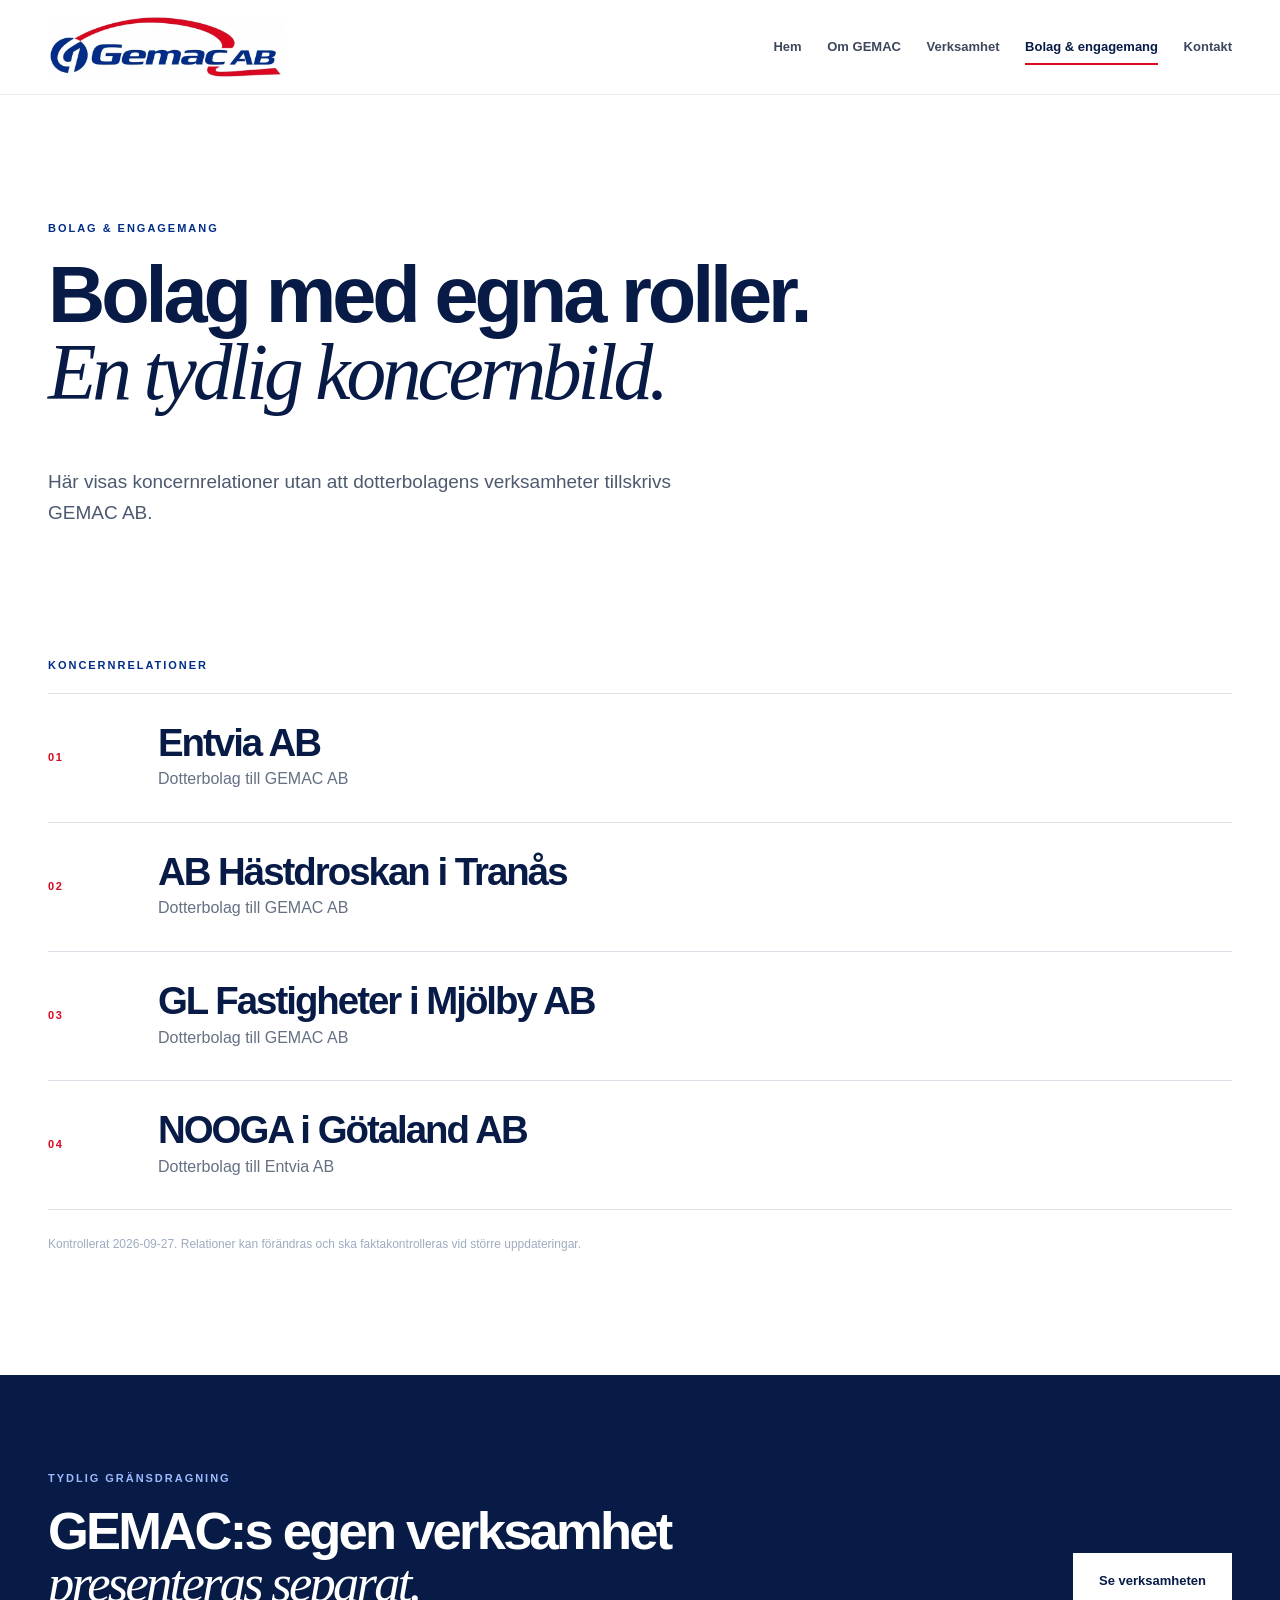
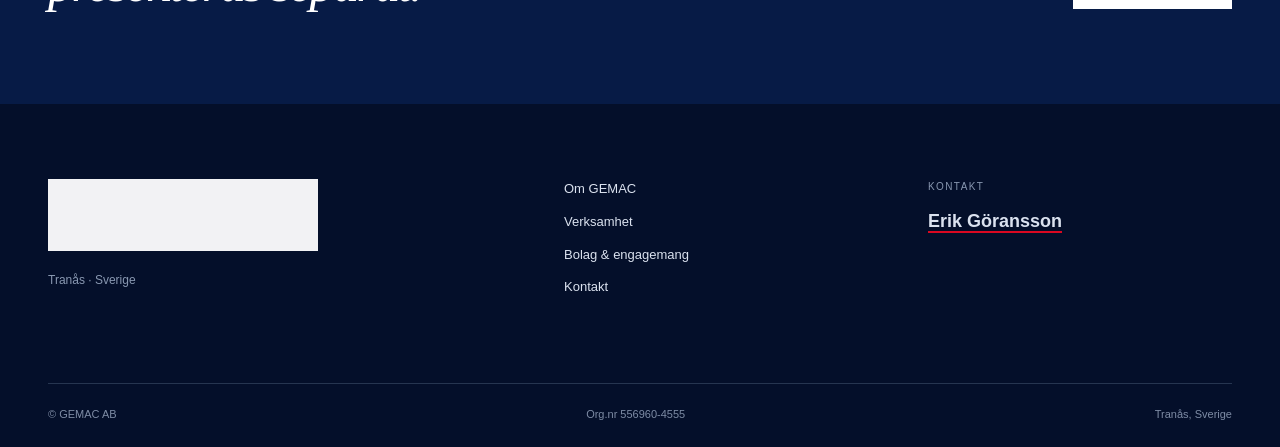
==== commit 8e69b658: "Visa fastighetsfokus utan SNI i noindex-granskningsversionen" ====
--- a/bolag.html
+++ b/bolag.html
@@ -1 +1 @@
-<!doctype html><html lang="sv"><head><meta charset="utf-8"><meta name="viewport" content="width=device-width,initial-scale=1"><meta http-equiv="Content-Security-Policy" content="default-src 'none';script-src 'self';style-src 'self';img-src 'self';font-src 'self';connect-src 'none';object-src 'none';frame-src 'none';base-uri 'none';form-action 'none';upgrade-insecure-requests"><meta name="referrer" content="no-referrer"><meta name="robots" content="noindex, nofollow"><meta name="theme-color" content="#ffffff"><title>Bolag &amp; engagemang | GEMAC</title><meta name="description" content="Aktuella koncernrelationer för GEMAC."><link rel="canonical" href="https://gemac.se/bolag.html"><meta property="og:type" content="website"><meta property="og:locale" content="sv_SE"><meta property="og:site_name" content="GEMAC"><meta property="og:title" content="Bolag &amp; engagemang | GEMAC"><meta property="og:description" content="Aktuella koncernrelationer för GEMAC."><meta property="og:url" content="https://gemac.se/bolag.html"><link rel="icon" href="assets/favicon.png" type="image/png"><link rel="stylesheet" href="assets/site.css"></head><body><a class="skip" href="#main">Hoppa till innehåll</a><header><div class="wrap head"><a class="brand" href="index.html"><img src="media/gemac-logo.webp" width="760" height="254" alt="GEMAC AB"></a><nav class="desktop"><a href="index.html">Hem</a><a href="om.html">Om GEMAC</a><a href="verksamhet.html">Verksamhet</a><a href="bolag.html" aria-current="page">Bolag & engagemang</a><a href="kontakt.html">Kontakt</a></nav><button class="menu" aria-controls="mobile" aria-expanded="false" aria-label="Öppna menyn"><span></span><span></span></button></div><nav id="mobile" class="mobile" hidden><a href="index.html">Hem</a><a href="om.html">Om GEMAC</a><a href="verksamhet.html">Verksamhet</a><a href="bolag.html" aria-current="page">Bolag & engagemang</a><a href="kontakt.html">Kontakt</a></nav></header><main id="main"><section class="page wrap"><p class="eyebrow">Bolag & engagemang</p><h1>Bolag med egna roller.<br><em>En tydlig koncernbild.</em></h1><p class="lead">Här visas koncernrelationer utan att dotterbolagens verksamheter tillskrivs GEMAC AB.</p></section><section class="companies wrap"><p class="eyebrow">Koncernrelationer</p><div class="company-grid"><article><span>01</span><div><h2>Entvia AB</h2><p>Dotterbolag till GEMAC AB</p></div></article><article><span>02</span><div><h2>AB Hästdroskan i Tranås</h2><p>Dotterbolag till GEMAC AB</p></div></article><article><span>03</span><div><h2>GL Fastigheter i Mjölby AB</h2><p>Dotterbolag till GEMAC AB</p></div></article><article><span>04</span><div><h2>NOOGA i Götaland AB</h2><p>Dotterbolag till Entvia AB</p></div></article></div><p class="source">Kontrollerat 2026-09-27. Relationer kan förändras och ska faktakontrolleras vid större uppdateringar.</p></section><section class="dark"><div class="wrap split"><div><p class="eyebrow">Tydlig gränsdragning</p><h2>GEMAC:s egen verksamhet<br><em>presenteras separat.</em></h2></div><a class="btn light" href="verksamhet.html">Se verksamheten</a></div></section></main><footer><div class="wrap footer-grid"><div class="foot-brand"><img src="media/gemac-logo.webp" width="760" height="254" alt="GEMAC AB"><p>Tranås · Sverige</p></div><nav><a href="om.html">Om GEMAC</a><a href="verksamhet.html">Verksamhet</a><a href="bolag.html">Bolag & engagemang</a><a href="kontakt.html">Kontakt</a></nav><div><span>Kontakt</span><a class="person-link" href="mailto:erik.goransson@gemac.se" aria-label="E-posta Erik Göransson på erik.goransson@gemac.se">Erik Göransson</a></div></div><div class="wrap foot-bottom"><span>© GEMAC AB</span><span>Org.nr 556960-4555</span><span>Granskningsversion</span></div></footer><script src="assets/site.js" defer></script></body></html>+<!doctype html><html lang="sv"><head><meta charset="utf-8"><meta name="viewport" content="width=device-width,initial-scale=1"><meta http-equiv="Content-Security-Policy" content="default-src 'none';script-src 'self';style-src 'self';img-src 'self';font-src 'self';connect-src 'none';object-src 'none';frame-src 'none';base-uri 'none';form-action 'none';upgrade-insecure-requests"><meta name="referrer" content="no-referrer"><meta name="robots" content="noindex, nofollow"><meta name="theme-color" content="#ffffff"><title>Bolag &amp; engagemang | GEMAC</title><meta name="description" content="Aktuella koncernrelationer för GEMAC."><link rel="canonical" href="https://gemac.se/bolag.html"><meta property="og:type" content="website"><meta property="og:locale" content="sv_SE"><meta property="og:site_name" content="GEMAC"><meta property="og:title" content="Bolag &amp; engagemang | GEMAC"><meta property="og:description" content="Aktuella koncernrelationer för GEMAC."><meta property="og:url" content="https://gemac.se/bolag.html"><link rel="icon" href="assets/favicon.png" type="image/png"><link rel="stylesheet" href="assets/site.css"></head><body><a class="skip" href="#main">Hoppa till innehåll</a><header><div class="wrap head"><a class="brand" href="index.html"><img src="media/gemac-logo.webp" width="760" height="254" alt="GEMAC AB"></a><nav class="desktop"><a href="index.html">Hem</a><a href="om.html">Om GEMAC</a><a href="verksamhet.html">Verksamhet</a><a href="bolag.html" aria-current="page">Bolag & engagemang</a><a href="kontakt.html">Kontakt</a></nav><button class="menu" aria-controls="mobile" aria-expanded="false" aria-label="Öppna menyn"><span></span><span></span></button></div><nav id="mobile" class="mobile" hidden><a href="index.html">Hem</a><a href="om.html">Om GEMAC</a><a href="verksamhet.html">Verksamhet</a><a href="bolag.html" aria-current="page">Bolag & engagemang</a><a href="kontakt.html">Kontakt</a></nav></header><main id="main"><section class="page wrap"><p class="eyebrow">Bolag & engagemang</p><h1>Bolag med egna roller.<br><em>En tydlig koncernbild.</em></h1><p class="lead">Här visas koncernrelationer utan att dotterbolagens verksamheter tillskrivs GEMAC AB.</p></section><section class="companies wrap"><p class="eyebrow">Koncernrelationer</p><div class="company-grid"><article><span>01</span><div><h2>Entvia AB</h2><p>Dotterbolag till GEMAC AB</p></div></article><article><span>02</span><div><h2>AB Hästdroskan i Tranås</h2><p>Dotterbolag till GEMAC AB</p></div></article><article><span>03</span><div><h2>GL Fastigheter i Mjölby AB</h2><p>Dotterbolag till GEMAC AB</p></div></article><article><span>04</span><div><h2>NOOGA i Götaland AB</h2><p>Dotterbolag till Entvia AB</p></div></article></div><p class="source">Kontrollerat 2026-09-27. Relationer kan förändras och ska faktakontrolleras vid större uppdateringar.</p></section><section class="dark"><div class="wrap split"><div><p class="eyebrow">Tydlig gränsdragning</p><h2>GEMAC:s egen verksamhet<br><em>presenteras separat.</em></h2></div><a class="btn light" href="verksamhet.html">Se verksamheten</a></div></section></main><footer><div class="wrap footer-grid"><div class="foot-brand"><img src="media/gemac-logo.webp" width="760" height="254" alt="GEMAC AB"><p>Tranås · Sverige</p></div><nav><a href="om.html">Om GEMAC</a><a href="verksamhet.html">Verksamhet</a><a href="bolag.html">Bolag & engagemang</a><a href="kontakt.html">Kontakt</a></nav><div><span>Kontakt</span><a class="person-link" href="mailto:erik.goransson@gemac.se" aria-label="E-posta Erik Göransson på erik.goransson@gemac.se">Erik Göransson</a></div></div><div class="wrap foot-bottom"><span>© GEMAC AB</span><span>Org.nr 556960-4555</span><span>Tranås, Sverige</span></div></footer><script src="assets/site.js" defer></script></body></html>
